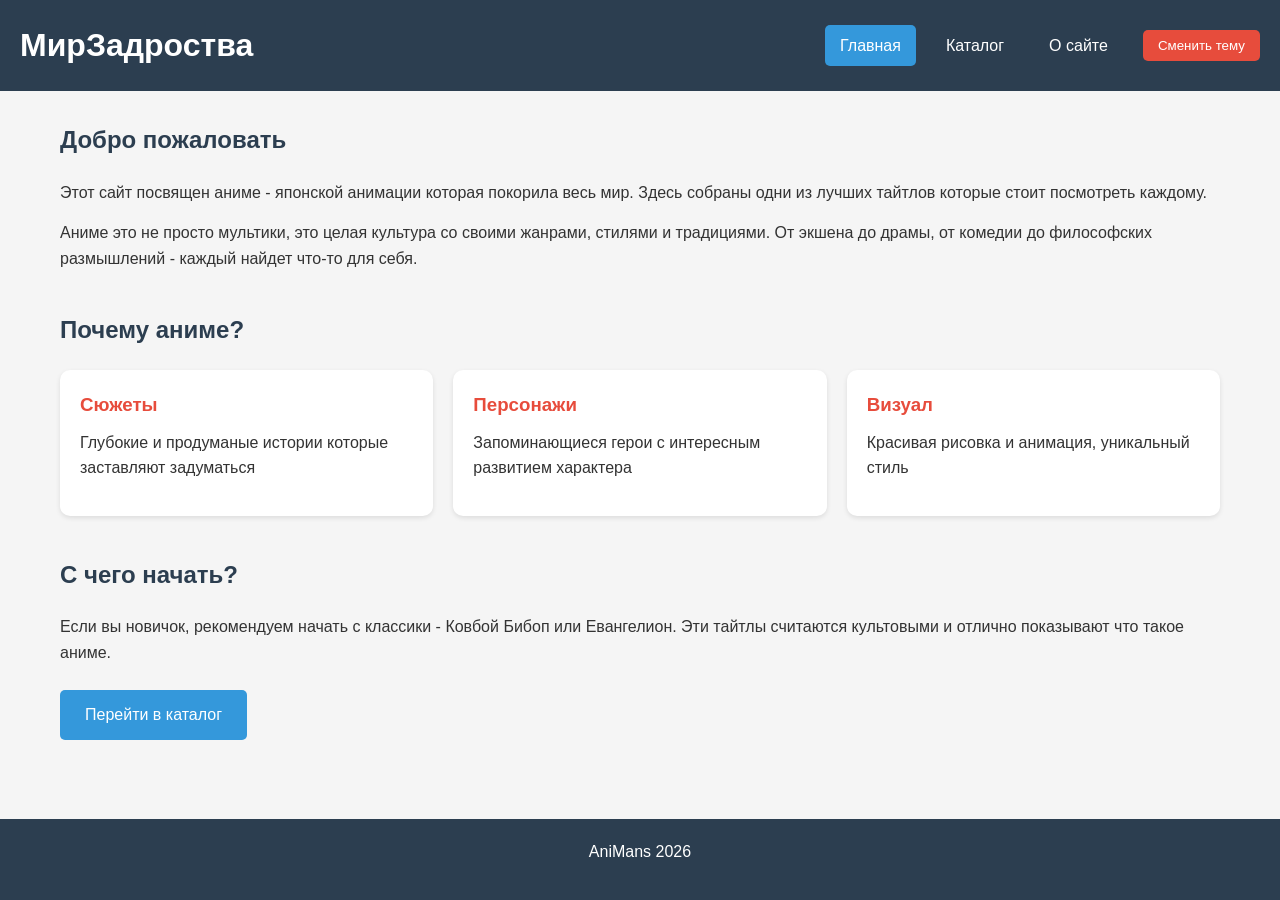
==== index.html @ 94f29a70 "1" ====
<!DOCTYPE html>
<html lang="ru">
<head>
    <meta charset="UTF-8">
    <meta name="viewport" content="width=device-width, initial-scale=1.0">
    <title>Аниме</title>
    <link rel="stylesheet" href="style.css">
</head>
<body>
    <header>
        <h1>МирЗадроства</h1>
        <nav>
            <a href="index.html" class="active">Главная</a>
            <a href="catalog.html">Каталог</a>
            <a href="about.html">О сайте</a>
        </nav>
        <button id="themeBtn">Сменить тему</button>
    </header>

    <main>
        <section class="intro">
            <h2>Добро пожаловать</h2>
            <p>Этот сайт посвящен аниме - японской анимации которая покорила весь мир. Здесь собраны одни из лучших тайтлов которые стоит посмотреть каждому.</p>
            <p>Аниме это не просто мультики, это целая культура со своими жанрами, стилями и традициями. От экшена до драмы, от комедии до философских размышлений - каждый найдет что-то для себя.</p>
        </section>

        <section class="features">
            <h2>Почему аниме?</h2>
            <div class="cards">
                <div class="card">
                    <h3>Сюжеты</h3>
                    <p>Глубокие и продуманые истории которые заставляют задуматься</p>
                </div>
                <div class="card">
                    <h3>Персонажи</h3>
                    <p>Запоминающиеся герои с интересным развитием характера</p>
                </div>
                <div class="card">
                    <h3>Визуал</h3>
                    <p>Красивая рисовка и анимация, уникальный стиль</p>
                </div>
            </div>
        </section>

        <section>
            <h2>С чего начать?</h2>
            <p>Если вы новичок, рекомендуем начать с классики - Ковбой Бибоп или Евангелион. Эти тайтлы считаются культовыми и отлично показывают что такое аниме.</p>
            <a href="catalog.html" class="btn">Перейти в каталог</a>
        </section>
    </main>

    <footer>
        <p>AniMans 2026</p>
    </footer>

    <script src="script.js"></script>
</body>
</html>
---- style.css ----
* {
    margin: 0;
    padding: 0;
    box-sizing: border-box;
}

body {
    font-family: Arial, sans-serif;
    line-height: 1.6;
    background: #f5f5f5;
    color: #333;
    min-height: 100vh;
    display: flex;
    flex-direction: column;
}

body.dark {
    background: #1a1a2e;
    color: #eee;
}


header {
    background: #2c3e50;
    color: white;
    padding: 20px;
    display: flex;
    flex-wrap: wrap;
    align-items: center;
    gap: 20px;
}

header h1 {
    margin-right: auto;
}

nav {
    display: flex;
    gap: 15px;
}

nav a {
    color: white;
    text-decoration: none;
    padding: 8px 15px;
    border-radius: 5px;
}

nav a:hover {
    background: rgba(255,255,255,0.1);
}

nav a.active {
    background: #3498db;
}

#themeBtn {
    padding: 8px 15px;
    background: #e74c3c;
    color: white;
    border: none;
    border-radius: 5px;
    cursor: pointer;
}

#themeBtn:hover {
    background: #c0392b;
}


main {
    flex: 1;
    max-width: 1200px;
    margin: 0 auto;
    padding: 30px 20px;
    width: 100%;
}

section {
    margin-bottom: 40px;
}

h2 {
    margin-bottom: 20px;
    color: #2c3e50;
}

body.dark h2 {
    color: #3498db;
}

p {
    margin-bottom: 15px;
}

ul {
    margin-left: 20px;
    margin-bottom: 15px;
}

li {
    margin-bottom: 8px;
}

a {
    color: #3498db;
}


.cards {
    display: grid;
    grid-template-columns: repeat(auto-fit, minmax(250px, 1fr));
    gap: 20px;
}

.card {
    background: white;
    padding: 20px;
    border-radius: 10px;
    box-shadow: 0 2px 5px rgba(0,0,0,0.1);
}

body.dark .card {
    background: #16213e;
}

.card h3 {
    color: #e74c3c;
    margin-bottom: 10px;
}

.btn {
    display: inline-block;
    background: #3498db;
    color: white;
    padding: 12px 25px;
    text-decoration: none;
    border-radius: 5px;
    margin-top: 10px;
}

.btn:hover {
    background: #2980b9;
    color: white;
}


.filter {
    margin-bottom: 25px;
    display: flex;
    flex-wrap: wrap;
    gap: 10px;
    align-items: center;
}

.filter-btn {
    padding: 8px 16px;
    border: 1px solid #3498db;
    background: white;
    color: #3498db;
    border-radius: 20px;
    cursor: pointer;
}

.filter-btn:hover {
    background: #ecf0f1;
}

.filter-btn.active {
    background: #3498db;
    color: white;
}

body.dark .filter-btn {
    background: #16213e;
    border-color: #3498db;
}

body.dark .filter-btn.active {
    background: #3498db;
}


.anime-list {
    display: grid;
    grid-template-columns: repeat(auto-fill, minmax(300px, 1fr));
    gap: 20px;
}

.anime-card {
    background: white;
    padding: 20px;
    border-radius: 10px;
    box-shadow: 0 2px 8px rgba(0,0,0,0.1);
}

body.dark .anime-card {
    background: #16213e;
}

.anime-card h3 {
    color: #2c3e50;
    margin-bottom: 5px;
}

body.dark .anime-card h3 {
    color: #ecf0f1;
}

.anime-card .year {
    color: #7f8c8d;
    font-size: 14px;
    margin-bottom: 10px;
}

.anime-card .desc {
    font-size: 14px;
    margin-bottom: 15px;
}

.anime-card .genre {
    display: inline-block;
    background: #3498db;
    color: white;
    padding: 4px 12px;
    border-radius: 15px;
    font-size: 12px;
}

.anime-card.hidden {
    display: none;
}


footer {
    background: #2c3e50;
    color: white;
    text-align: center;
    padding: 20px;
    margin-top: auto;
}


@media (max-width: 768px) {
    header {
        flex-direction: column;
        text-align: center;
    }

    header h1 {
        margin-right: 0;
    }

    nav {
        flex-wrap: wrap;
        justify-content: center;
    }

    .anime-list {
        grid-template-columns: 1fr;
    }

    .cards {
        grid-template-columns: 1fr;
    }
}

@media (max-width: 480px) {
    nav a {
        padding: 6px 10px;
        font-size: 14px;
    }

    main {
        padding: 20px 15px;
    }

    h2 {
        font-size: 1.3rem;
    }
}
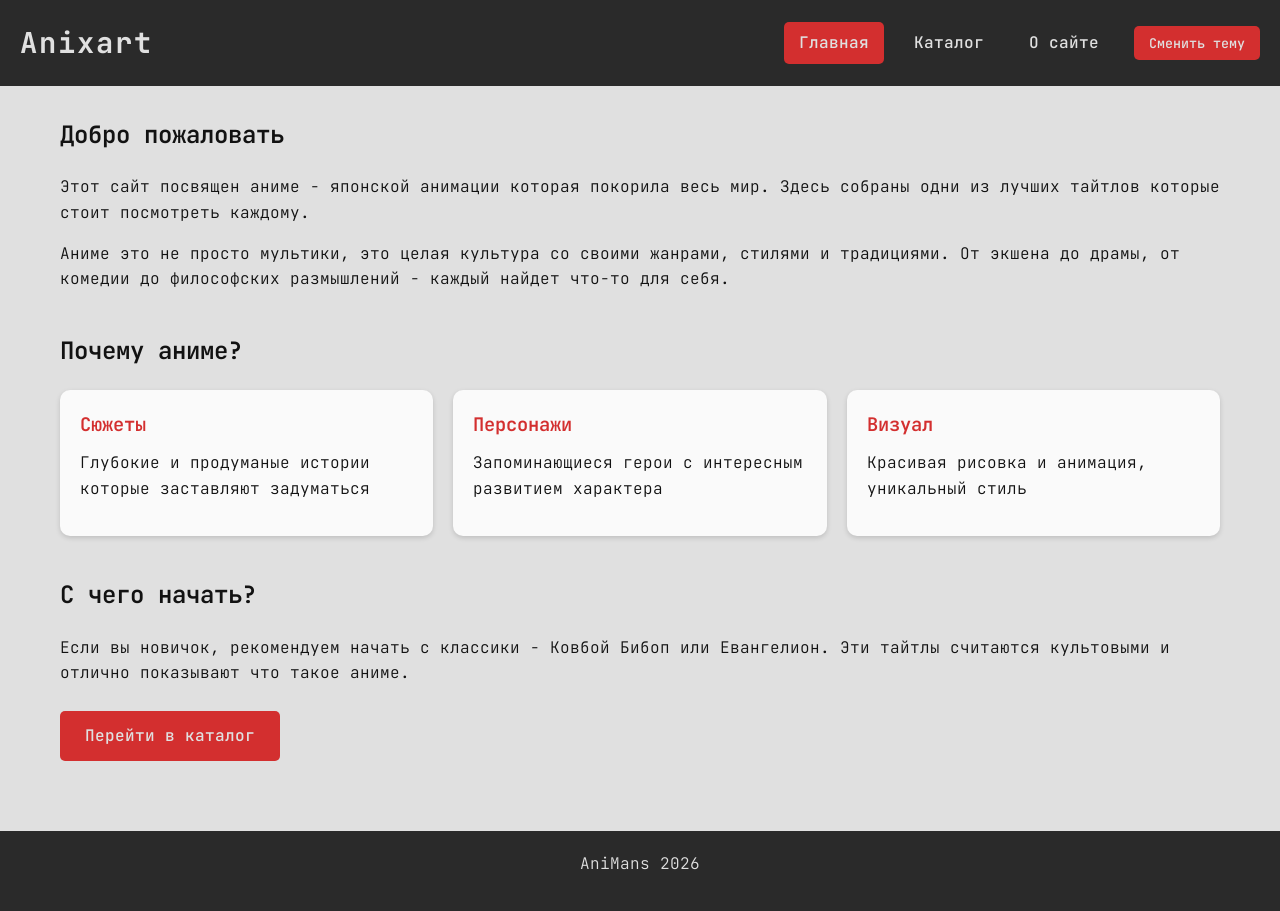
==== commit 633752ef: "Photos" ====
--- a/index.html
+++ b/index.html
@@ -3,12 +3,15 @@
 <head>
     <meta charset="UTF-8">
     <meta name="viewport" content="width=device-width, initial-scale=1.0">
-    <title>Аниме</title>
+    <title>Anixart</title>
+    <link rel="preconnect" href="https://fonts.googleapis.com">
+    <link rel="preconnect" href="https://fonts.gstatic.com" crossorigin>
+    <link href="https://fonts.googleapis.com/css2?family=JetBrains+Mono:ital,wght@0,100..800;1,100..800&display=swap" rel="stylesheet">
     <link rel="stylesheet" href="style.css">
 </head>
 <body>
     <header>
-        <h1>МирЗадроства</h1>
+        <h1>Anixart</h1>
         <nav>
             <a href="index.html" class="active">Главная</a>
             <a href="catalog.html">Каталог</a>
--- a/style.css
+++ b/style.css
@@ -4,25 +4,28 @@
     box-sizing: border-box;
 }
 
+/* Светлая тема (по умолчанию) */
 body {
-    font-family: Arial, sans-serif;
+    font-family: 'JetBrains Mono', monospace;
+    font-weight: 400;
     line-height: 1.6;
-    background: #f5f5f5;
-    color: #333;
+    background: #E0E0E0;
+    color: #121212;
     min-height: 100vh;
     display: flex;
     flex-direction: column;
 }
 
+/* Темная тема */
 body.dark {
-    background: #1a1a2e;
-    color: #eee;
+    background: #121212;
+    color: #E0E0E0;
 }
 
 
 header {
-    background: #2c3e50;
-    color: white;
+    background: #1a1a1a;
+    color: #E0E0E0;
     padding: 20px;
     display: flex;
     flex-wrap: wrap;
@@ -30,8 +33,15 @@
     gap: 20px;
 }
 
+body:not(.dark) header {
+    background: #2a2a2a;
+}
+
 header h1 {
     margin-right: auto;
+    font-weight: 700;
+    font-size: 1.8rem;
+    letter-spacing: 2px;
 }
 
 nav {
@@ -40,10 +50,12 @@
 }
 
 nav a {
-    color: white;
+    color: #E0E0E0;
     text-decoration: none;
     padding: 8px 15px;
     border-radius: 5px;
+    font-weight: 500;
+    transition: background 0.3s;
 }
 
 nav a:hover {
@@ -51,20 +63,23 @@
 }
 
 nav a.active {
-    background: #3498db;
+    background: #D32F2F;
 }
 
 #themeBtn {
     padding: 8px 15px;
-    background: #e74c3c;
-    color: white;
+    background: #D32F2F;
+    color: #E0E0E0;
     border: none;
     border-radius: 5px;
     cursor: pointer;
+    font-family: 'JetBrains Mono', monospace;
+    font-weight: 500;
+    transition: background 0.3s;
 }
 
 #themeBtn:hover {
-    background: #c0392b;
+    background: #b71c1c;
 }
 
 
@@ -82,15 +97,17 @@
 
 h2 {
     margin-bottom: 20px;
-    color: #2c3e50;
+    color: #121212;
+    font-weight: 600;
 }
 
 body.dark h2 {
-    color: #3498db;
+    color: #D32F2F;
 }
 
 p {
     margin-bottom: 15px;
+    font-weight: 300;
 }
 
 ul {
@@ -100,10 +117,11 @@
 
 li {
     margin-bottom: 8px;
+    font-weight: 300;
 }
 
 a {
-    color: #3498db;
+    color: #D32F2F;
 }
 
 
@@ -114,34 +132,37 @@
 }
 
 .card {
-    background: white;
+    background: #fafafa;
     padding: 20px;
     border-radius: 10px;
-    box-shadow: 0 2px 5px rgba(0,0,0,0.1);
+    box-shadow: 0 2px 5px rgba(0,0,0,0.15);
 }
 
 body.dark .card {
-    background: #16213e;
+    background: #1e1e1e;
 }
 
 .card h3 {
-    color: #e74c3c;
+    color: #D32F2F;
     margin-bottom: 10px;
+    font-weight: 600;
 }
 
 .btn {
     display: inline-block;
-    background: #3498db;
-    color: white;
+    background: #D32F2F;
+    color: #E0E0E0;
     padding: 12px 25px;
     text-decoration: none;
     border-radius: 5px;
     margin-top: 10px;
+    font-weight: 500;
+    transition: background 0.3s;
 }
 
 .btn:hover {
-    background: #2980b9;
-    color: white;
+    background: #b71c1c;
+    color: #E0E0E0;
 }
 
 
@@ -153,31 +174,44 @@
     align-items: center;
 }
 
+.filter span {
+    font-weight: 500;
+}
+
 .filter-btn {
     padding: 8px 16px;
-    border: 1px solid #3498db;
-    background: white;
-    color: #3498db;
+    border: 1px solid #D32F2F;
+    background: #fafafa;
+    color: #D32F2F;
     border-radius: 20px;
     cursor: pointer;
+    font-family: 'JetBrains Mono', monospace;
+    font-weight: 500;
+    transition: all 0.3s;
 }
 
 .filter-btn:hover {
-    background: #ecf0f1;
+    background: #f0f0f0;
 }
 
 .filter-btn.active {
-    background: #3498db;
-    color: white;
+    background: #D32F2F;
+    color: #E0E0E0;
 }
 
 body.dark .filter-btn {
-    background: #16213e;
-    border-color: #3498db;
+    background: #1e1e1e;
+    border-color: #D32F2F;
+    color: #D32F2F;
+}
+
+body.dark .filter-btn:hover {
+    background: #2a2a2a;
 }
 
 body.dark .filter-btn.active {
-    background: #3498db;
+    background: #D32F2F;
+    color: #E0E0E0;
 }
 
 
@@ -188,43 +222,88 @@
 }
 
 .anime-card {
-    background: white;
-    padding: 20px;
+    background: #fafafa;
+    padding: 15px;
     border-radius: 10px;
-    box-shadow: 0 2px 8px rgba(0,0,0,0.1);
+    box-shadow: 0 2px 8px rgba(0,0,0,0.15);
+    display: flex;
+    gap: 15px;
+    transition: transform 0.2s, box-shadow 0.2s;
+}
+
+.anime-card:hover {
+    transform: translateY(-3px);
+    box-shadow: 0 4px 12px rgba(0,0,0,0.2);
+}
+
+.anime-poster {
+    width: 120px;
+    height: 170px;
+    object-fit: cover;
+    border-radius: 8px;
+    flex-shrink: 0;
+}
+
+.anime-info {
+    display: flex;
+    flex-direction: column;
+    flex: 1;
 }
 
 body.dark .anime-card {
-    background: #16213e;
+    background: #1e1e1e;
 }
 
 .anime-card h3 {
-    color: #2c3e50;
+    color: #121212;
     margin-bottom: 5px;
+    font-weight: 600;
+}
+
+.anime-card a {
+    text-decoration: none;
+}
+
+.anime-card a:hover h3 {
+    color: #D32F2F;
 }
 
 body.dark .anime-card h3 {
-    color: #ecf0f1;
+    color: #E0E0E0;
+}
+
+body.dark .anime-card a:hover h3 {
+    color: #D32F2F;
 }
 
 .anime-card .year {
-    color: #7f8c8d;
+    color: #757575;
     font-size: 14px;
     margin-bottom: 10px;
+    font-weight: 300;
+    font-style: italic;
+}
+
+body.dark .anime-card .year {
+    color: #9e9e9e;
 }
 
 .anime-card .desc {
     font-size: 14px;
     margin-bottom: 15px;
+    font-weight: 300;
 }
 
 .anime-card .genre {
     display: inline-block;
-    background: #3498db;
-    color: white;
+    background: #D32F2F;
+    color: #E0E0E0;
     padding: 4px 12px;
     border-radius: 15px;
     font-size: 12px;
+    font-weight: 500;
+    margin-top: auto;
+    width: fit-content;
 }
 
 .anime-card.hidden {
@@ -233,11 +312,16 @@
 
 
 footer {
-    background: #2c3e50;
-    color: white;
+    background: #1a1a1a;
+    color: #E0E0E0;
     text-align: center;
     padding: 20px;
     margin-top: auto;
+    font-weight: 300;
+}
+
+body:not(.dark) footer {
+    background: #2a2a2a;
 }
 
 
@@ -263,6 +347,15 @@
     .cards {
         grid-template-columns: 1fr;
     }
+
+    .anime-card {
+        flex-direction: row;
+    }
+
+    .anime-poster {
+        width: 100px;
+        height: 140px;
+    }
 }
 
 @media (max-width: 480px) {
